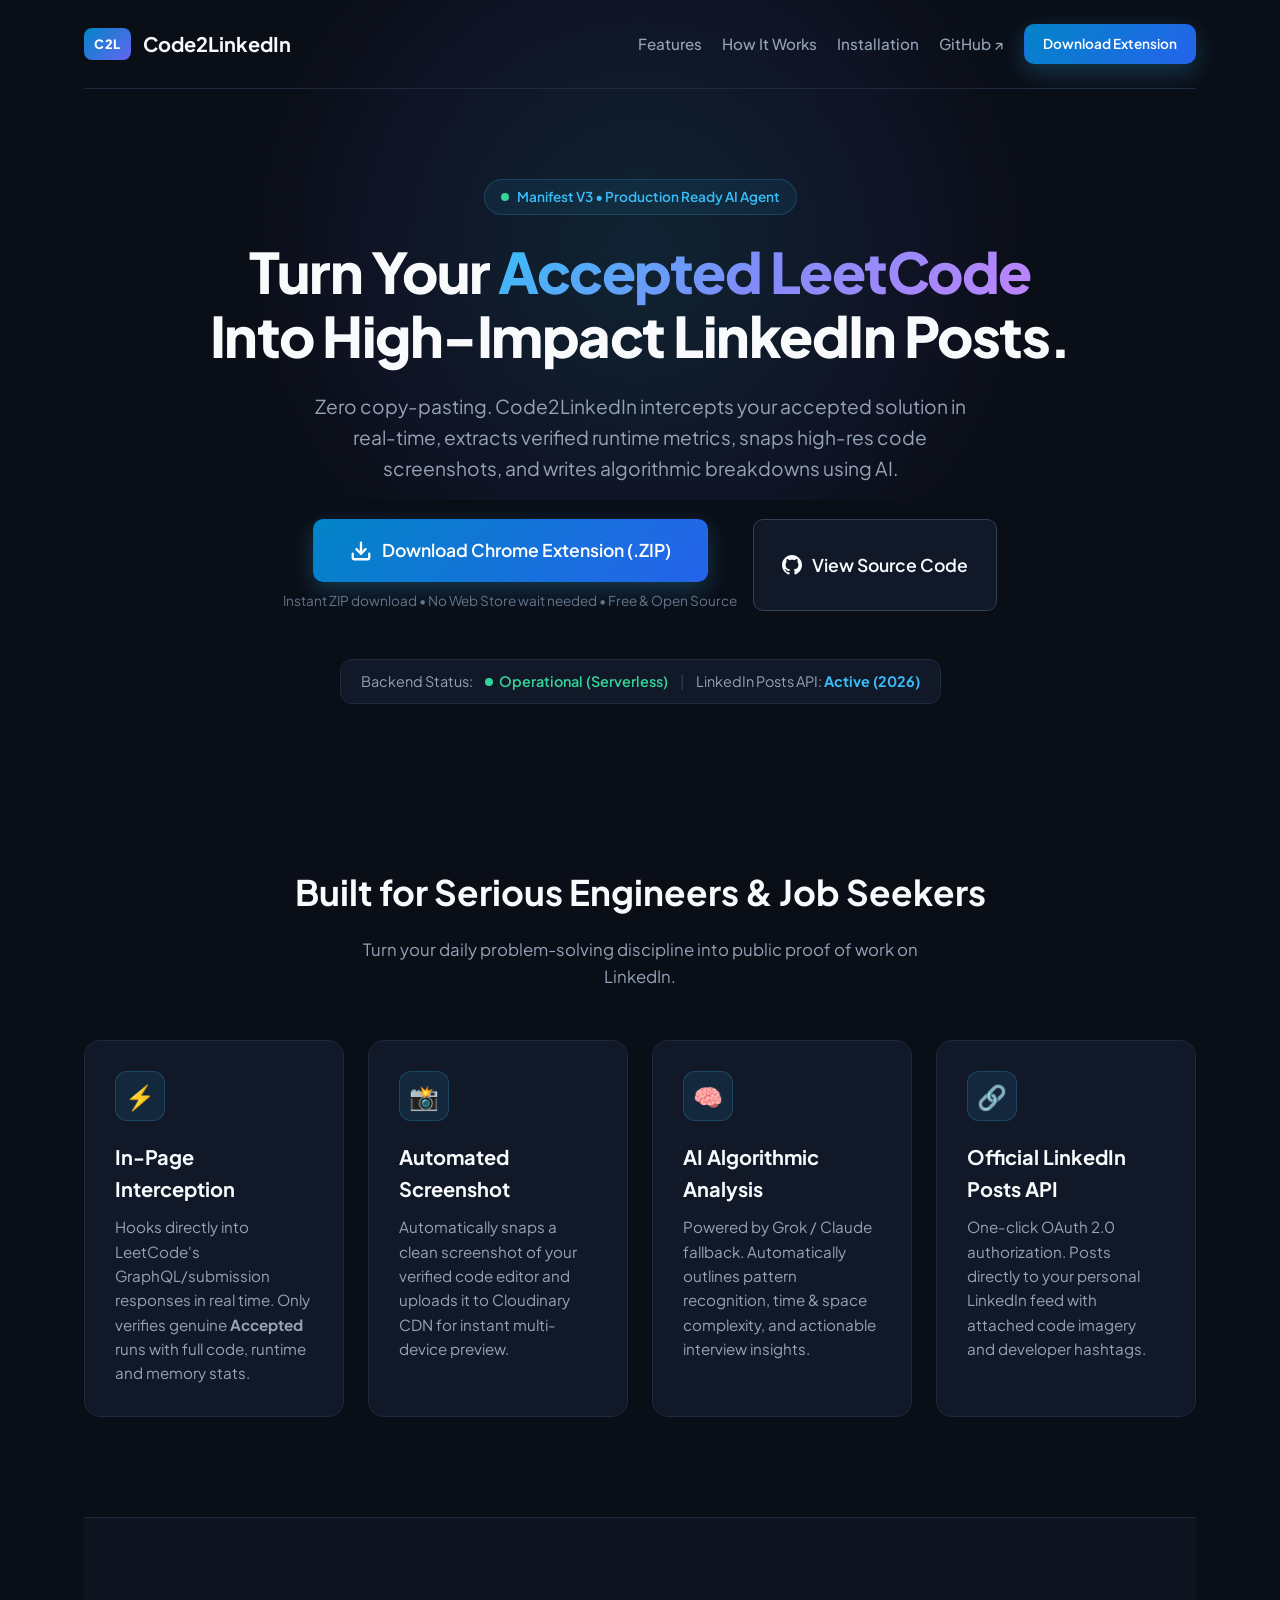
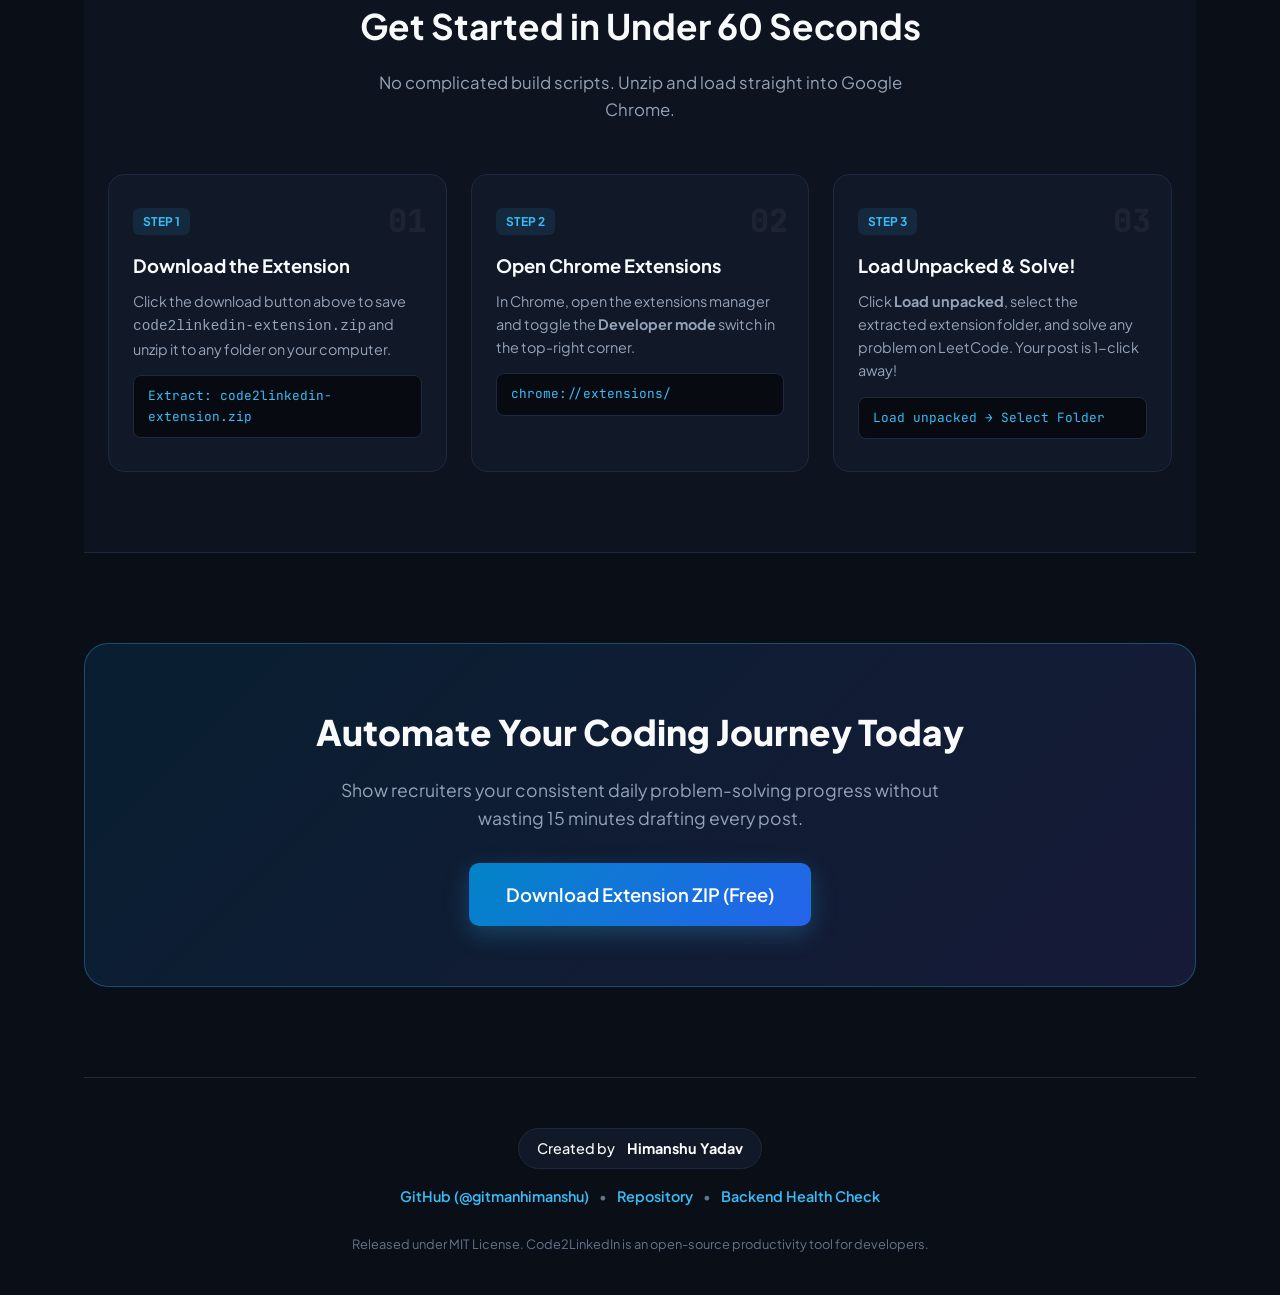
==== frontend/index.html @ 0c3efb32 "Add frontend landing page and downloadable production extension ZIP" ====
<!DOCTYPE html>
<html lang="en">
<head>
  <meta charset="UTF-8" />
  <meta name="viewport" content="width=device-width, initial-scale=1.0" />
  <title>Code2LinkedIn — Automate LeetCode to LinkedIn with AI</title>
  <meta name="description" content="AI-powered Chrome extension that captures accepted LeetCode submissions, generates deep algorithmic breakdowns with AI, and publishes directly to your LinkedIn feed." />
  <link rel="preconnect" href="https://fonts.googleapis.com">
  <link rel="preconnect" href="https://fonts.gstatic.com" crossorigin>
  <link href="https://fonts.googleapis.com/css2?family=Plus+Jakarta+Sans:wght@300;400;500;600;700;800&family=JetBrains+Mono:wght@400;500;600&display=swap" rel="stylesheet">

  <style>
    :root {
      --bg-dark: #0a0e17;
      --bg-card: #111827;
      --bg-card-hover: #172136;
      --border-color: #1f293d;
      --border-highlight: #334155;
      --primary: #38bdf8;
      --primary-glow: rgba(56, 189, 248, 0.25);
      --accent: #818cf8;
      --success: #34d399;
      --warning: #fbbf24;
      --text-main: #f8fafc;
      --text-muted: #94a3b8;
      --text-dim: #64748b;
      --linkedin-blue: #0a66c2;
    }

    * {
      box-sizing: border-box;
      margin: 0;
      padding: 0;
    }

    body {
      background-color: var(--bg-dark);
      color: var(--text-main);
      font-family: 'Plus Jakarta Sans', -apple-system, BlinkMacSystemFont, sans-serif;
      line-height: 1.6;
      overflow-x: hidden;
      selection-background-color: var(--primary);
      selection-color: #000;
    }

    /* Ambient glow background */
    .glow-bg {
      position: absolute;
      top: 0;
      left: 50%;
      transform: translateX(-50%);
      width: 1000px;
      height: 500px;
      background: radial-gradient(circle, rgba(56, 189, 248, 0.12) 0%, rgba(99, 102, 241, 0.06) 50%, transparent 70%);
      pointer-events: none;
      z-index: 0;
    }

    .container {
      max-width: 1160px;
      margin: 0 auto;
      padding: 0 24px;
      position: relative;
      z-index: 1;
    }

    /* Navbar */
    nav {
      display: flex;
      justify-content: space-between;
      align-items: center;
      padding: 24px 0;
      border-bottom: 1px solid var(--border-color);
    }

    .logo {
      display: flex;
      align-items: center;
      gap: 12px;
      text-decoration: none;
      color: var(--text-main);
      font-weight: 700;
      font-size: 1.25rem;
    }

    .logo-badge {
      background: linear-gradient(135deg, #0284c7, #6366f1);
      color: #fff;
      font-size: 0.8rem;
      font-weight: 800;
      padding: 6px 10px;
      border-radius: 8px;
      letter-spacing: 0.5px;
    }

    .nav-links {
      display: flex;
      gap: 20px;
      align-items: center;
    }

    .nav-link {
      color: var(--text-muted);
      text-decoration: none;
      font-size: 0.95rem;
      font-weight: 500;
      transition: color 0.2s;
    }

    .nav-link:hover {
      color: var(--text-main);
    }

    .btn {
      display: inline-flex;
      align-items: center;
      justify-content: center;
      gap: 10px;
      padding: 12px 24px;
      border-radius: 10px;
      font-size: 0.95rem;
      font-weight: 600;
      text-decoration: none;
      cursor: pointer;
      transition: all 0.2s ease;
      border: 1px solid transparent;
    }

    .btn-primary {
      background: linear-gradient(135deg, #0284c7 0%, #2563eb 100%);
      color: #fff;
      box-shadow: 0 8px 24px var(--primary-glow);
    }

    .btn-primary:hover {
      transform: translateY(-2px);
      box-shadow: 0 12px 30px rgba(56, 189, 248, 0.4);
      filter: brightness(1.1);
    }

    .btn-secondary {
      background: var(--bg-card);
      color: var(--text-main);
      border-color: var(--border-highlight);
    }

    .btn-secondary:hover {
      background: var(--bg-card-hover);
      border-color: var(--primary);
    }

    /* Hero Section */
    .hero {
      text-align: center;
      padding: 90px 0 60px;
    }

    .badge-pill {
      display: inline-flex;
      align-items: center;
      gap: 8px;
      padding: 6px 16px;
      background: rgba(56, 189, 248, 0.08);
      border: 1px solid rgba(56, 189, 248, 0.2);
      border-radius: 9999px;
      font-size: 0.85rem;
      font-weight: 600;
      color: var(--primary);
      margin-bottom: 24px;
    }

    .pulse-dot {
      width: 8px;
      height: 8px;
      background-color: var(--success);
      border-radius: 50%;
      box-shadow: 0 0 0 0 rgba(52, 211, 153, 0.7);
      animation: pulse 2s infinite;
    }

    @keyframes pulse {
      0% { box-shadow: 0 0 0 0 rgba(52, 211, 153, 0.7); }
      70% { box-shadow: 0 0 0 8px rgba(52, 211, 153, 0); }
      100% { box-shadow: 0 0 0 0 rgba(52, 211, 153, 0); }
    }

    .hero-title {
      font-size: 3.5rem;
      font-weight: 800;
      line-height: 1.15;
      letter-spacing: -1.5px;
      margin-bottom: 24px;
    }

    .gradient-text {
      background: linear-gradient(135deg, #38bdf8 0%, #818cf8 50%, #c084fc 100%);
      -webkit-background-clip: text;
      -webkit-text-fill-color: transparent;
    }

    .hero-subtitle {
      max-width: 680px;
      margin: 0 auto 36px;
      font-size: 1.2rem;
      color: var(--text-muted);
      line-height: 1.6;
    }

    .hero-cta {
      display: flex;
      justify-content: center;
      gap: 16px;
      flex-wrap: wrap;
      margin-bottom: 48px;
    }

    .download-meta {
      font-size: 0.85rem;
      color: var(--text-dim);
      margin-top: 8px;
    }

    /* Live Status Bar */
    .status-bar {
      display: inline-flex;
      align-items: center;
      gap: 12px;
      padding: 10px 20px;
      background: var(--bg-card);
      border: 1px solid var(--border-color);
      border-radius: 12px;
      font-size: 0.9rem;
      color: var(--text-muted);
      margin-bottom: 60px;
    }

    .status-live {
      display: flex;
      align-items: center;
      gap: 6px;
      color: var(--success);
      font-weight: 600;
    }

    /* Feature Grid */
    .section-title {
      text-align: center;
      font-size: 2.2rem;
      font-weight: 700;
      margin-bottom: 16px;
    }

    .section-desc {
      text-align: center;
      color: var(--text-muted);
      max-width: 580px;
      margin: 0 auto 50px;
      font-size: 1.05rem;
    }

    .features-grid {
      display: grid;
      grid-template-columns: repeat(auto-fit, minmax(260px, 1fr));
      gap: 24px;
      margin-bottom: 100px;
    }

    .feature-card {
      background: var(--bg-card);
      border: 1px solid var(--border-color);
      border-radius: 16px;
      padding: 30px;
      transition: all 0.3s ease;
      position: relative;
    }

    .feature-card:hover {
      border-color: var(--primary);
      transform: translateY(-4px);
      box-shadow: 0 16px 32px rgba(0, 0, 0, 0.4);
    }

    .feature-icon {
      width: 50px;
      height: 50px;
      border-radius: 12px;
      display: flex;
      align-items: center;
      justify-content: center;
      font-size: 1.5rem;
      margin-bottom: 20px;
      background: rgba(56, 189, 248, 0.1);
      border: 1px solid rgba(56, 189, 248, 0.2);
    }

    .feature-card h3 {
      font-size: 1.25rem;
      font-weight: 700;
      margin-bottom: 10px;
    }

    .feature-card p {
      color: var(--text-muted);
      font-size: 0.95rem;
      line-height: 1.6;
    }

    /* Workflow Steps */
    .steps-section {
      background: #0d131f;
      border-top: 1px solid var(--border-color);
      border-bottom: 1px solid var(--border-color);
      padding: 80px 0;
      margin-bottom: 90px;
    }

    .steps-grid {
      display: grid;
      grid-template-columns: repeat(auto-fit, minmax(280px, 1fr));
      gap: 24px;
    }

    .step-card {
      background: var(--bg-card);
      border: 1px solid var(--border-color);
      border-radius: 16px;
      padding: 32px 24px;
      position: relative;
    }

    .step-number {
      position: absolute;
      top: 20px;
      right: 20px;
      font-size: 2rem;
      font-weight: 800;
      color: rgba(255, 255, 255, 0.05);
      font-family: 'JetBrains Mono', monospace;
    }

    .step-badge {
      display: inline-block;
      font-size: 0.75rem;
      font-weight: 700;
      padding: 4px 10px;
      border-radius: 6px;
      background: rgba(56, 189, 248, 0.1);
      color: var(--primary);
      margin-bottom: 16px;
    }

    .step-card h4 {
      font-size: 1.15rem;
      margin-bottom: 10px;
    }

    .step-card p {
      color: var(--text-muted);
      font-size: 0.9rem;
    }

    .step-code {
      margin-top: 14px;
      background: #070a10;
      border: 1px solid var(--border-color);
      border-radius: 8px;
      padding: 10px 14px;
      font-family: 'JetBrains Mono', monospace;
      font-size: 0.8rem;
      color: #38bdf8;
      overflow-x: auto;
    }

    /* CTA Card */
    .cta-card {
      background: linear-gradient(135deg, rgba(2, 132, 199, 0.15) 0%, rgba(99, 102, 241, 0.15) 100%);
      border: 1px solid rgba(56, 189, 248, 0.3);
      border-radius: 24px;
      padding: 60px 30px;
      text-align: center;
      margin-bottom: 90px;
    }

    .cta-card h2 {
      font-size: 2.2rem;
      font-weight: 800;
      margin-bottom: 16px;
    }

    .cta-card p {
      max-width: 600px;
      margin: 0 auto 30px;
      color: var(--text-muted);
      font-size: 1.1rem;
    }

    /* Footer */
    footer {
      border-top: 1px solid var(--border-color);
      padding: 50px 0 40px;
      text-align: center;
      color: var(--text-dim);
      font-size: 0.9rem;
    }

    .footer-content {
      display: flex;
      flex-direction: column;
      align-items: center;
      gap: 16px;
    }

    .creator-badge {
      display: inline-flex;
      align-items: center;
      gap: 12px;
      background: var(--bg-card);
      border: 1px solid var(--border-color);
      padding: 8px 18px;
      border-radius: 9999px;
      color: var(--text-main);
      font-weight: 500;
    }

    .creator-links a {
      color: var(--primary);
      text-decoration: none;
      margin: 0 8px;
      font-weight: 600;
      transition: color 0.2s;
    }

    .creator-links a:hover {
      text-decoration: underline;
    }

    @media (max-width: 768px) {
      .hero-title {
        font-size: 2.5rem;
      }
      .nav-links {
        display: none;
      }
    }
  </style>
</head>
<body>
  <div class="glow-bg"></div>

  <div class="container">
    <!-- Navbar -->
    <nav>
      <a href="#" class="logo">
        <span class="logo-badge">C2L</span>
        <span>Code2LinkedIn</span>
      </a>
      <div class="nav-links">
        <a href="#features" class="nav-link">Features</a>
        <a href="#how-it-works" class="nav-link">How It Works</a>
        <a href="#install" class="nav-link">Installation</a>
        <a href="https://github.com/gitmanhimanshu/Leettolinkedin" target="_blank" class="nav-link">GitHub ↗</a>
        <a href="code2linkedin-extension.zip" download class="btn btn-primary" style="padding: 8px 18px; font-size: 0.85rem;">
          Download Extension
        </a>
      </div>
    </nav>

    <!-- Hero Section -->
    <section class="hero">
      <div class="badge-pill">
        <span class="pulse-dot"></span>
        Manifest V3 • Production Ready AI Agent
      </div>

      <h1 class="hero-title">
        Turn Your <span class="gradient-text">Accepted LeetCode</span><br />
        Into High-Impact LinkedIn Posts.
      </h1>

      <p class="hero-subtitle">
        Zero copy-pasting. Code2LinkedIn intercepts your accepted solution in real-time, extracts verified runtime metrics, snaps high-res code screenshots, and writes algorithmic breakdowns using AI.
      </p>

      <div class="hero-cta">
        <div>
          <a href="code2linkedin-extension.zip" download="code2linkedin-extension.zip" class="btn btn-primary" style="font-size: 1.1rem; padding: 16px 36px;">
            <svg width="22" height="22" viewBox="0 0 24 24" fill="none" stroke="currentColor" stroke-width="2.5" stroke-linecap="round" stroke-linejoin="round">
              <path d="M21 15v4a2 2 0 0 1-2 2H5a2 2 0 0 1-2-2v-4"></path>
              <polyline points="7 10 12 15 17 10"></polyline>
              <line x1="12" y1="15" x2="12" y2="3"></line>
            </svg>
            Download Chrome Extension (.ZIP)
          </a>
          <div class="download-meta">Instant ZIP download • No Web Store wait needed • Free &amp; Open Source</div>
        </div>

        <a href="https://github.com/gitmanhimanshu/Leettolinkedin" target="_blank" class="btn btn-secondary" style="font-size: 1.1rem; padding: 16px 28px;">
          <svg width="20" height="20" viewBox="0 0 24 24" fill="currentColor">
            <path d="M12 0c-6.626 0-12 5.373-12 12 0 5.302 3.438 9.8 8.207 11.387.599.111.793-.261.793-.577v-2.234c-3.338.726-4.033-1.416-4.033-1.416-.546-1.387-1.333-1.756-1.333-1.756-1.089-.745.083-.729.083-.729 1.205.084 1.839 1.237 1.839 1.237 1.07 1.834 2.807 1.304 3.492.997.107-.775.418-1.305.762-1.604-2.665-.305-5.467-1.334-5.467-5.931 0-1.311.469-2.381 1.236-3.221-.124-.303-.535-1.524.117-3.176 0 0 1.008-.322 3.301 1.23.957-.266 1.983-.399 3.003-.404 1.02.005 2.047.138 3.006.404 2.291-1.552 3.297-1.23 3.297-1.23.653 1.653.242 2.874.118 3.176.77.84 1.235 1.911 1.235 3.221 0 4.609-2.807 5.624-5.479 5.921.43.372.823 1.102.823 2.222v3.293c0 .319.192.694.801.576 4.765-1.589 8.199-6.086 8.199-11.386 0-6.627-5.373-12-12-12z"/>
          </svg>
          View Source Code
        </a>
      </div>

      <div class="status-bar">
        <span>Backend Status:</span>
        <span class="status-live">
          <span class="pulse-dot"></span>
          <span id="backend-status-text">Live on Vercel (tau-five-76)</span>
        </span>
        <span style="color: var(--border-highlight);">|</span>
        <span>LinkedIn Posts API: <strong style="color: #38bdf8;">Active (2026)</strong></span>
      </div>
    </section>

    <!-- Features Section -->
    <section id="features" style="padding-top: 40px;">
      <h2 class="section-title">Built for Serious Engineers &amp; Job Seekers</h2>
      <p class="section-desc">Turn your daily problem-solving discipline into public proof of work on LinkedIn.</p>

      <div class="features-grid">
        <div class="feature-card">
          <div class="feature-icon">⚡</div>
          <h3>In-Page Interception</h3>
          <p>Hooks directly into LeetCode's GraphQL/submission responses in real time. Only verifies genuine <strong>Accepted</strong> runs with full code, runtime and memory stats.</p>
        </div>

        <div class="feature-card">
          <div class="feature-icon">📸</div>
          <h3>Automated Screenshot</h3>
          <p>Automatically snaps a clean screenshot of your verified code editor and uploads it to Cloudinary CDN for instant multi-device preview.</p>
        </div>

        <div class="feature-card">
          <div class="feature-icon">🧠</div>
          <h3>AI Algorithmic Analysis</h3>
          <p>Powered by Grok / Claude fallback. Automatically outlines pattern recognition, time &amp; space complexity, and actionable interview insights.</p>
        </div>

        <div class="feature-card">
          <div class="feature-icon">🔗</div>
          <h3>Official LinkedIn Posts API</h3>
          <p>One-click OAuth 2.0 authorization. Posts directly to your personal LinkedIn feed with attached code imagery and developer hashtags.</p>
        </div>
      </div>
    </section>

    <!-- Installation Steps Section -->
    <section id="install" class="steps-section">
      <div class="container">
        <h2 class="section-title">Get Started in Under 60 Seconds</h2>
        <p class="section-desc">No complicated build scripts. Unzip and load straight into Google Chrome.</p>

        <div class="steps-grid">
          <div class="step-card">
            <span class="step-number">01</span>
            <span class="step-badge">STEP 1</span>
            <h4>Download the Extension</h4>
            <p>Click the download button above to save <code>code2linkedin-extension.zip</code> and unzip it to any folder on your computer.</p>
            <div class="step-code">Extract: code2linkedin-extension.zip</div>
          </div>

          <div class="step-card">
            <span class="step-number">02</span>
            <span class="step-badge">STEP 2</span>
            <h4>Open Chrome Extensions</h4>
            <p>In Chrome, open the extensions manager and toggle the <strong>Developer mode</strong> switch in the top-right corner.</p>
            <div class="step-code">chrome://extensions/</div>
          </div>

          <div class="step-card">
            <span class="step-number">03</span>
            <span class="step-badge">STEP 3</span>
            <h4>Load Unpacked &amp; Solve!</h4>
            <p>Click <strong>Load unpacked</strong>, select the extracted extension folder, and solve any problem on LeetCode. Your post is 1-click away!</p>
            <div class="step-code">Load unpacked &rarr; Select Folder</div>
          </div>
        </div>
      </div>
    </section>

    <!-- Call to Action -->
    <section class="cta-card">
      <h2>Automate Your Coding Journey Today</h2>
      <p>Show recruiters your consistent daily problem-solving progress without wasting 15 minutes drafting every post.</p>
      <a href="code2linkedin-extension.zip" download="code2linkedin-extension.zip" class="btn btn-primary" style="font-size: 1.15rem; padding: 16px 36px;">
        Download Extension ZIP (Free)
      </a>
    </section>

    <!-- Footer & Attribution -->
    <footer>
      <div class="footer-content">
        <div class="creator-badge">
          <span>Created by</span>
          <strong style="color: #fff;">Himanshu Yadav</strong>
        </div>

        <div class="creator-links">
          <a href="https://github.com/gitmanhimanshu" target="_blank">GitHub (@gitmanhimanshu)</a>
          <span>•</span>
          <a href="https://github.com/gitmanhimanshu/Leettolinkedin" target="_blank">Repository</a>
          <span>•</span>
          <a href="https://backend-tau-five-76.vercel.app/health" target="_blank">Backend Health Check</a>
        </div>

        <p style="margin-top: 10px; font-size: 0.8rem;">
          Released under MIT License. Code2LinkedIn is an open-source productivity tool for developers.
        </p>
      </div>
    </footer>
  </div>

  <script>
    // Live ping to Vercel backend
    (function checkBackend() {
      const statusEl = document.getElementById('backend-status-text');
      fetch('https://backend-tau-five-76.vercel.app/health')
        .then(res => res.json())
        .then(data => {
          if (data.status === 'healthy') {
            statusEl.textContent = 'Live on Vercel (' + data.app + ')';
          }
        })
        .catch(() => {
          if (statusEl) statusEl.textContent = 'Operational (Serverless)';
        });
    })();
  </script>
</body>
</html>
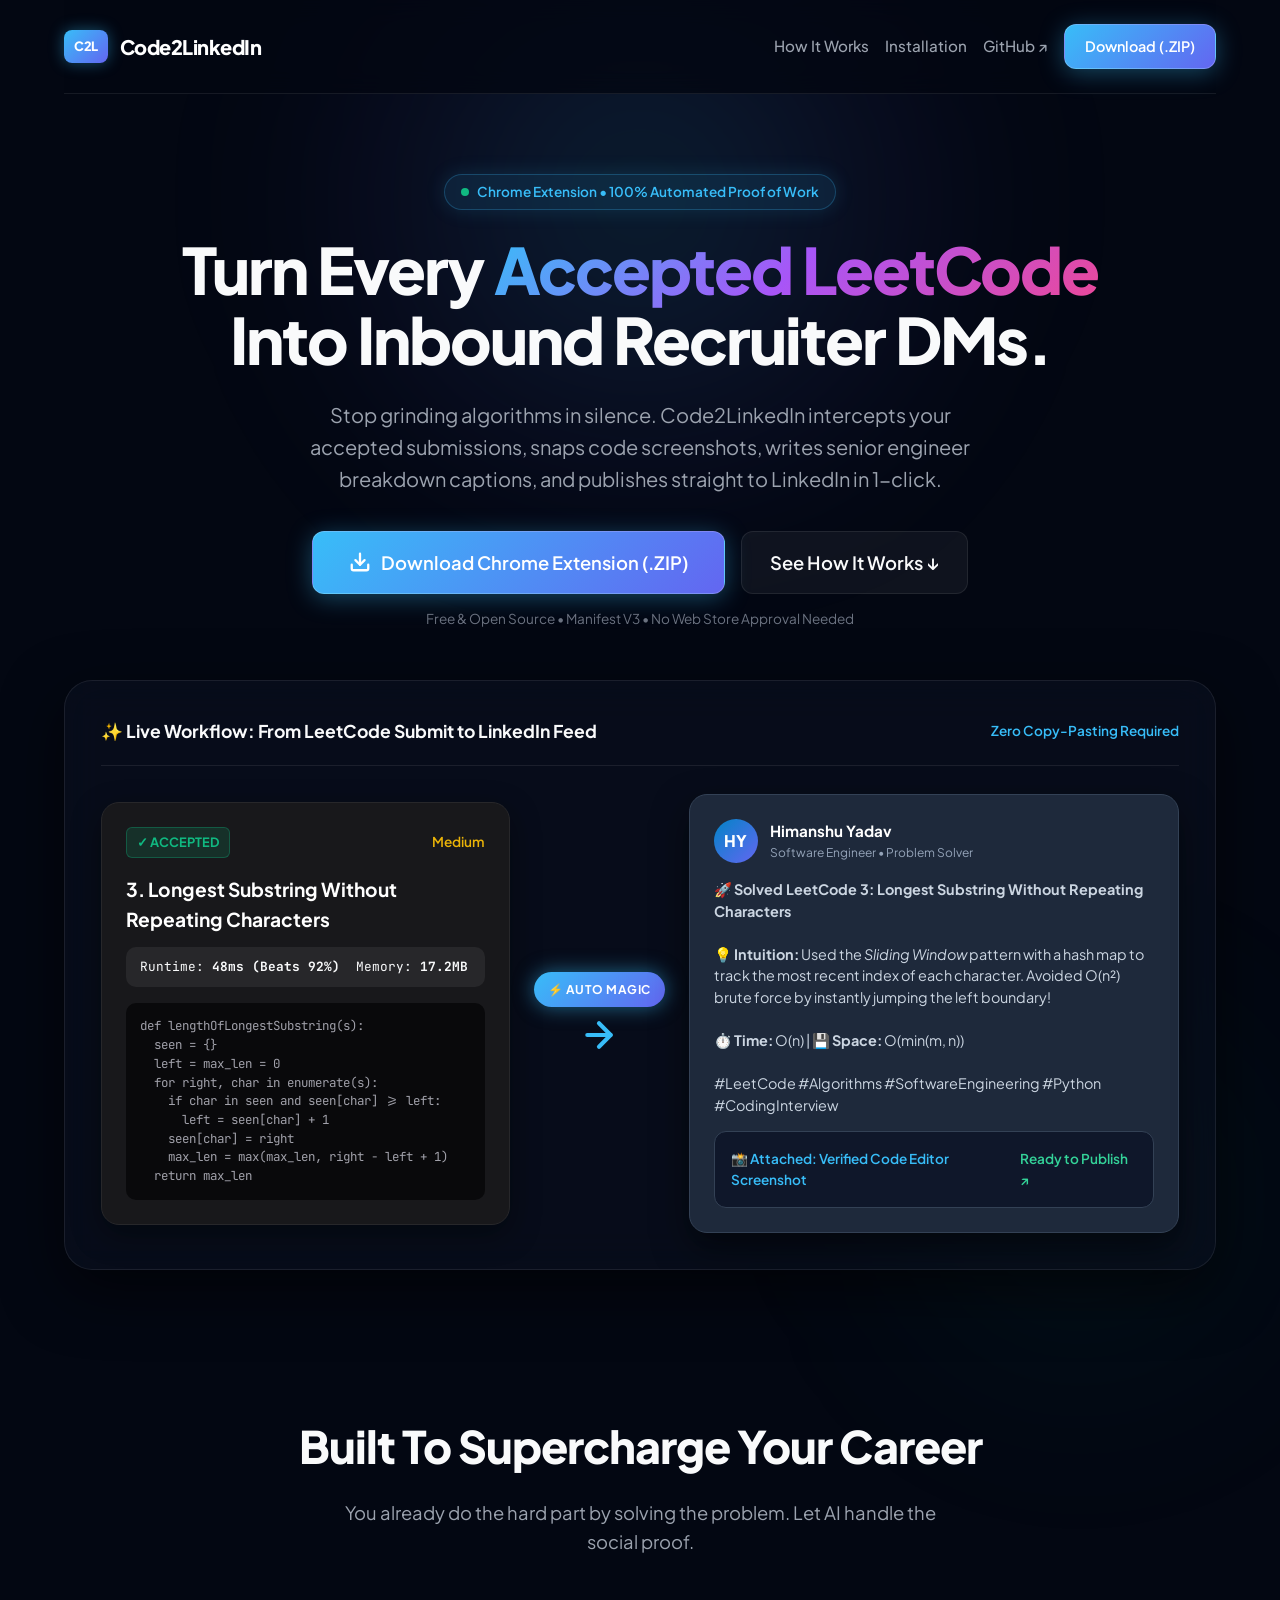
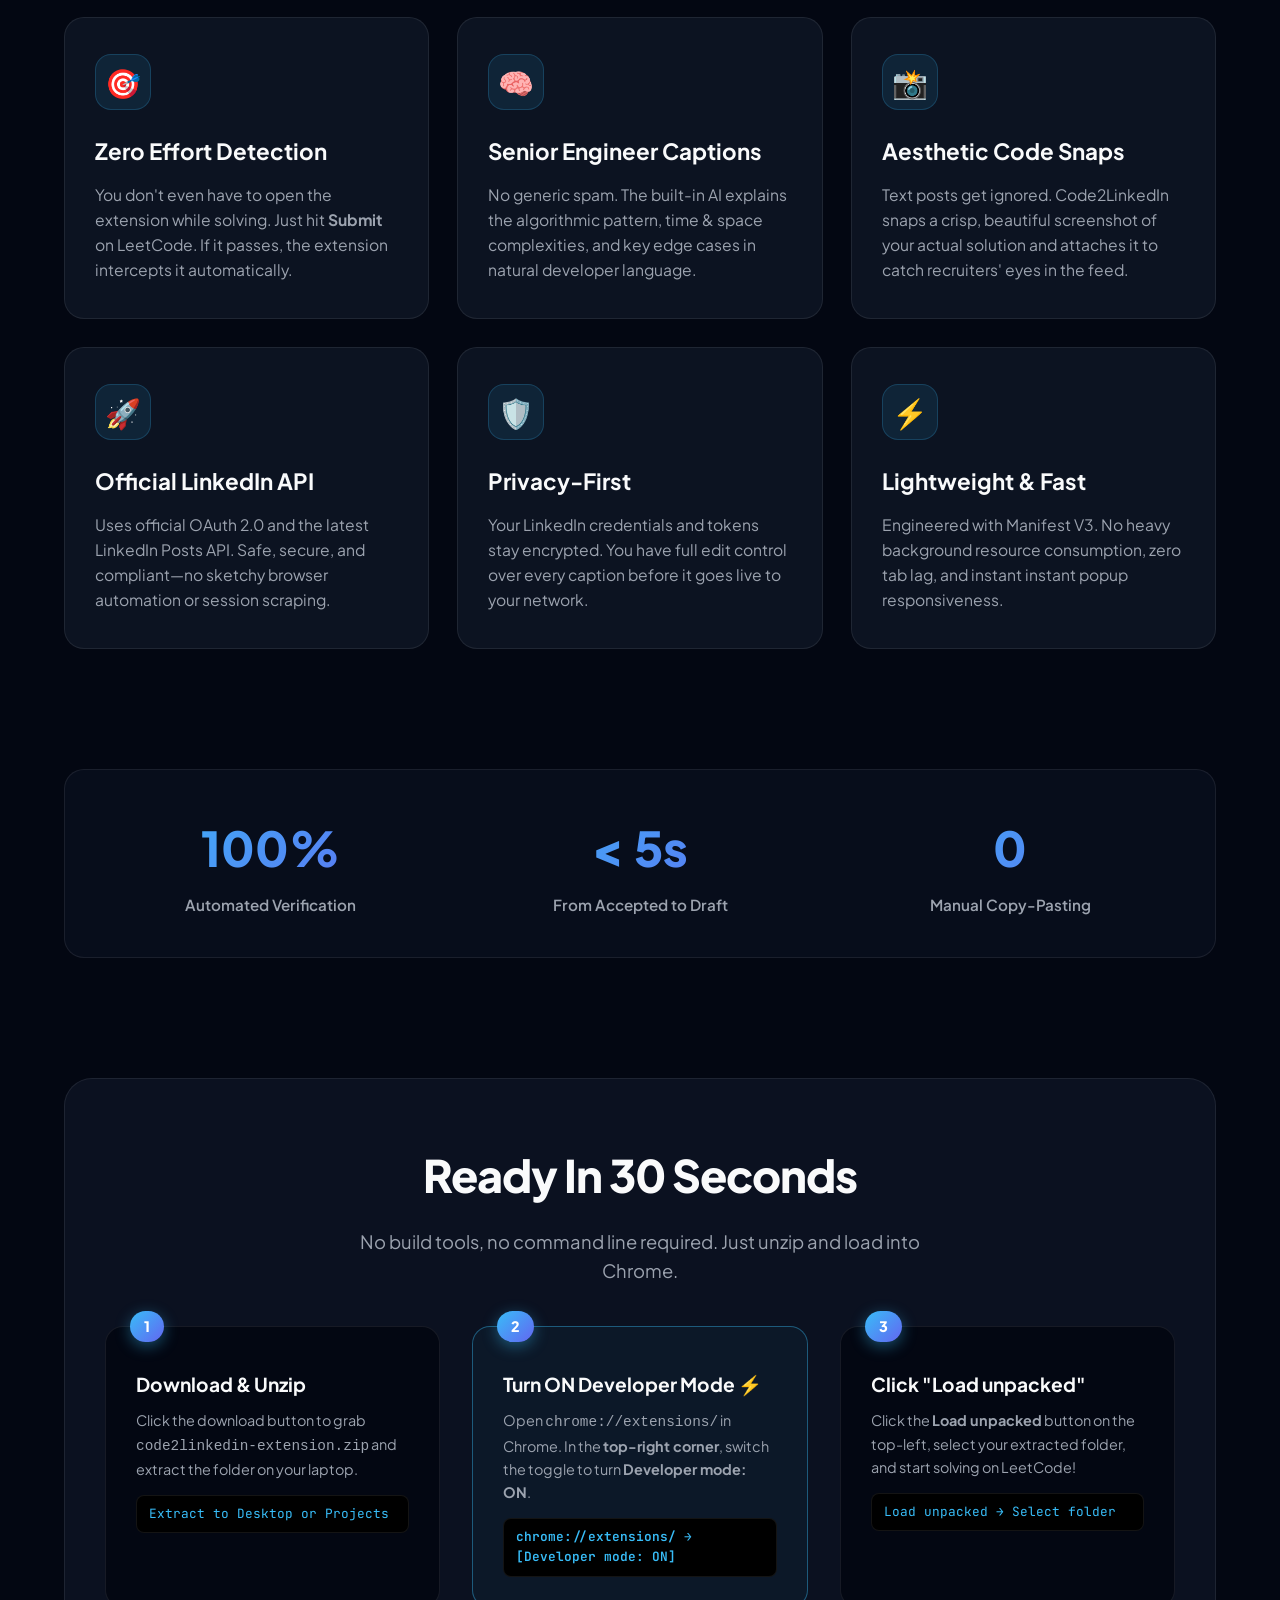
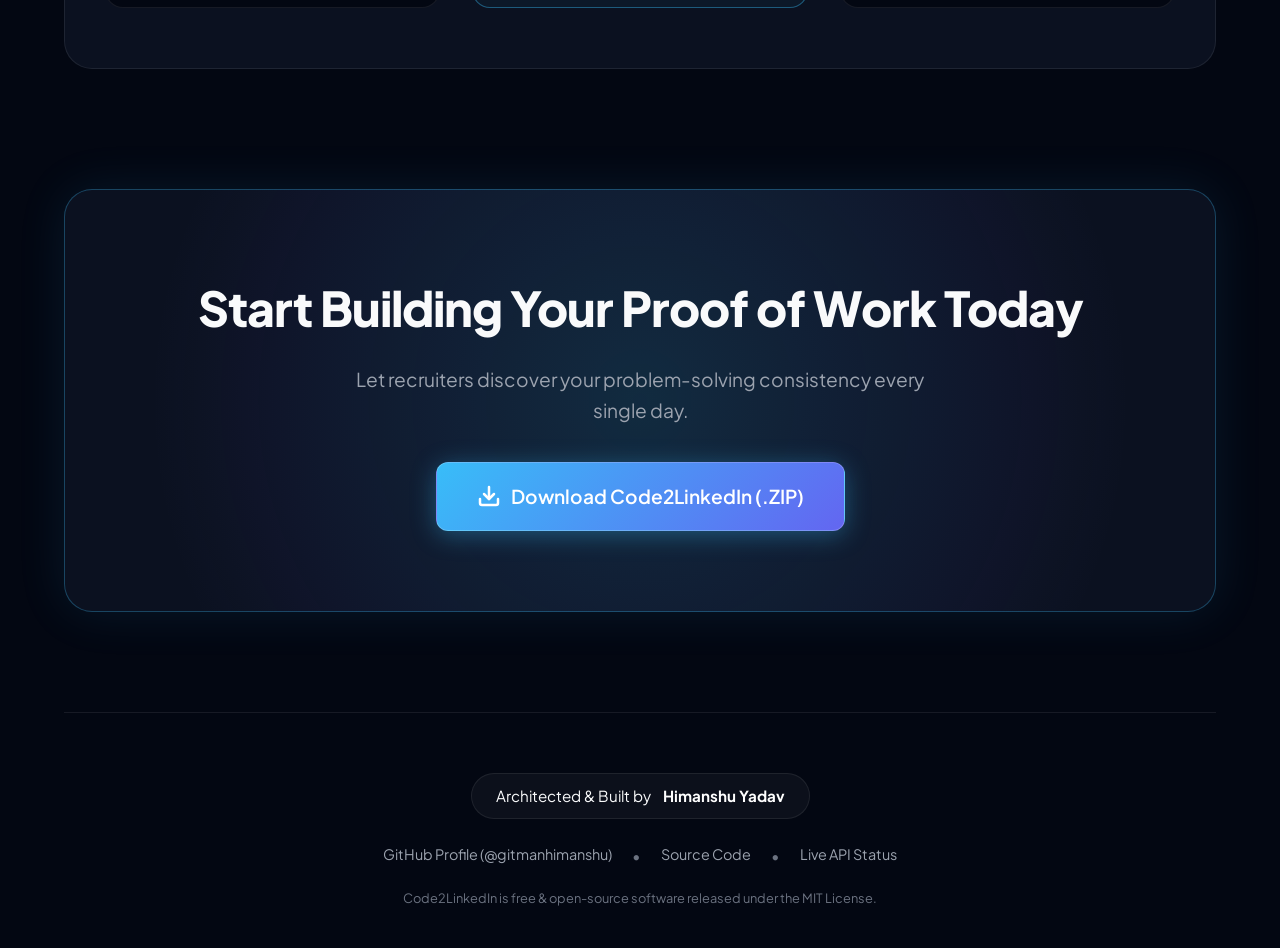
==== commit f9f19642: "Highlight Developer Mode ON prominently in 30-second setup guide" ====
--- a/frontend/index.html
+++ b/frontend/index.html
@@ -3,28 +3,28 @@
 <head>
   <meta charset="UTF-8" />
   <meta name="viewport" content="width=device-width, initial-scale=1.0" />
-  <title>Code2LinkedIn — Automate LeetCode to LinkedIn with AI</title>
-  <meta name="description" content="AI-powered Chrome extension that captures accepted LeetCode submissions, generates deep algorithmic breakdowns with AI, and publishes directly to your LinkedIn feed." />
+  <title>Code2LinkedIn — Turn LeetCode Streaks into LinkedIn Recruiter Magnet</title>
+  <meta name="description" content="AI Chrome extension that automatically detects your Accepted LeetCode solutions, creates stunning code screenshots, writes senior engineer breakdown captions, and posts to LinkedIn." />
+  
+  <!-- Fonts -->
   <link rel="preconnect" href="https://fonts.googleapis.com">
   <link rel="preconnect" href="https://fonts.gstatic.com" crossorigin>
   <link href="https://fonts.googleapis.com/css2?family=Plus+Jakarta+Sans:wght@300;400;500;600;700;800&family=JetBrains+Mono:wght@400;500;600&display=swap" rel="stylesheet">
 
   <style>
     :root {
-      --bg-dark: #0a0e17;
-      --bg-card: #111827;
-      --bg-card-hover: #172136;
-      --border-color: #1f293d;
-      --border-highlight: #334155;
+      --bg: #030712;
+      --bg-surface: #0b1120;
+      --bg-card: rgba(17, 24, 39, 0.75);
+      --border: rgba(255, 255, 255, 0.08);
+      --border-hover: rgba(56, 189, 248, 0.4);
       --primary: #38bdf8;
-      --primary-glow: rgba(56, 189, 248, 0.25);
-      --accent: #818cf8;
-      --success: #34d399;
-      --warning: #fbbf24;
-      --text-main: #f8fafc;
-      --text-muted: #94a3b8;
-      --text-dim: #64748b;
-      --linkedin-blue: #0a66c2;
+      --primary-gradient: linear-gradient(135deg, #38bdf8 0%, #6366f1 100%);
+      --emerald: #10b981;
+      --linkedin: #0a66c2;
+      --text: #f9fafb;
+      --text-muted: #9ca3af;
+      --text-dim: #6b7280;
     }
 
     * {
@@ -34,69 +34,87 @@
     }
 
     body {
-      background-color: var(--bg-dark);
-      color: var(--text-main);
-      font-family: 'Plus Jakarta Sans', -apple-system, BlinkMacSystemFont, sans-serif;
+      background-color: var(--bg);
+      color: var(--text);
+      font-family: 'Plus Jakarta Sans', sans-serif;
+      overflow-x: hidden;
       line-height: 1.6;
-      overflow-x: hidden;
-      selection-background-color: var(--primary);
-      selection-color: #000;
-    }
-
-    /* Ambient glow background */
-    .glow-bg {
+      -webkit-font-smoothing: antialiased;
+    }
+
+    /* Background Ambient Gradients */
+    .ambient-glow-1 {
       position: absolute;
-      top: 0;
+      top: -100px;
       left: 50%;
       transform: translateX(-50%);
-      width: 1000px;
-      height: 500px;
-      background: radial-gradient(circle, rgba(56, 189, 248, 0.12) 0%, rgba(99, 102, 241, 0.06) 50%, transparent 70%);
+      width: 900px;
+      height: 600px;
+      background: radial-gradient(circle, rgba(56, 189, 248, 0.15) 0%, rgba(99, 102, 241, 0.08) 40%, transparent 70%);
+      filter: blur(80px);
       pointer-events: none;
       z-index: 0;
     }
 
+    .ambient-glow-2 {
+      position: absolute;
+      top: 900px;
+      right: -100px;
+      width: 600px;
+      height: 600px;
+      background: radial-gradient(circle, rgba(16, 185, 129, 0.08) 0%, transparent 60%);
+      filter: blur(90px);
+      pointer-events: none;
+      z-index: 0;
+    }
+
     .container {
-      max-width: 1160px;
+      max-width: 1200px;
       margin: 0 auto;
       padding: 0 24px;
       position: relative;
-      z-index: 1;
+      z-index: 10;
     }
 
     /* Navbar */
-    nav {
+    header {
+      padding: 24px 0;
       display: flex;
       justify-content: space-between;
       align-items: center;
-      padding: 24px 0;
-      border-bottom: 1px solid var(--border-color);
-    }
-
-    .logo {
+      border-bottom: 1px solid var(--border);
+      backdrop-filter: blur(12px);
+      position: sticky;
+      top: 0;
+      background: rgba(3, 7, 18, 0.8);
+      z-index: 100;
+    }
+
+    .logo-box {
       display: flex;
       align-items: center;
       gap: 12px;
       text-decoration: none;
-      color: var(--text-main);
-      font-weight: 700;
+      color: #fff;
+      font-weight: 800;
       font-size: 1.25rem;
+      letter-spacing: -0.5px;
     }
 
     .logo-badge {
-      background: linear-gradient(135deg, #0284c7, #6366f1);
+      background: var(--primary-gradient);
       color: #fff;
       font-size: 0.8rem;
       font-weight: 800;
       padding: 6px 10px;
       border-radius: 8px;
-      letter-spacing: 0.5px;
-    }
-
-    .nav-links {
-      display: flex;
-      gap: 20px;
-      align-items: center;
+      box-shadow: 0 0 15px rgba(56, 189, 248, 0.4);
+    }
+
+    .nav-actions {
+      display: flex;
+      align-items: center;
+      gap: 16px;
     }
 
     .nav-link {
@@ -108,382 +126,573 @@
     }
 
     .nav-link:hover {
-      color: var(--text-main);
-    }
-
+      color: var(--text);
+    }
+
+    /* Buttons */
     .btn {
       display: inline-flex;
       align-items: center;
       justify-content: center;
       gap: 10px;
       padding: 12px 24px;
-      border-radius: 10px;
-      font-size: 0.95rem;
+      border-radius: 12px;
+      font-size: 1rem;
       font-weight: 600;
       text-decoration: none;
       cursor: pointer;
-      transition: all 0.2s ease;
+      transition: all 0.25s cubic-bezier(0.16, 1, 0.3, 1);
       border: 1px solid transparent;
     }
 
-    .btn-primary {
-      background: linear-gradient(135deg, #0284c7 0%, #2563eb 100%);
+    .btn-glow {
+      background: var(--primary-gradient);
       color: #fff;
-      box-shadow: 0 8px 24px var(--primary-glow);
-    }
-
-    .btn-primary:hover {
-      transform: translateY(-2px);
-      box-shadow: 0 12px 30px rgba(56, 189, 248, 0.4);
+      box-shadow: 0 4px 25px rgba(56, 189, 248, 0.35);
+      border: 1px solid rgba(255, 255, 255, 0.2);
+    }
+
+    .btn-glow:hover {
+      transform: translateY(-2px) scale(1.02);
+      box-shadow: 0 8px 35px rgba(56, 189, 248, 0.55);
       filter: brightness(1.1);
     }
 
-    .btn-secondary {
-      background: var(--bg-card);
-      color: var(--text-main);
-      border-color: var(--border-highlight);
-    }
-
-    .btn-secondary:hover {
-      background: var(--bg-card-hover);
-      border-color: var(--primary);
-    }
-
-    /* Hero Section */
+    .btn-subtle {
+      background: rgba(255, 255, 255, 0.05);
+      color: var(--text);
+      border: 1px solid var(--border);
+    }
+
+    .btn-subtle:hover {
+      background: rgba(255, 255, 255, 0.1);
+      border-color: rgba(255, 255, 255, 0.2);
+    }
+
+    /* Hero */
     .hero {
       text-align: center;
-      padding: 90px 0 60px;
-    }
-
-    .badge-pill {
+      padding: 80px 0 40px;
+    }
+
+    .hero-tag {
       display: inline-flex;
       align-items: center;
       gap: 8px;
+      background: rgba(56, 189, 248, 0.1);
+      border: 1px solid rgba(56, 189, 248, 0.25);
       padding: 6px 16px;
-      background: rgba(56, 189, 248, 0.08);
-      border: 1px solid rgba(56, 189, 248, 0.2);
       border-radius: 9999px;
       font-size: 0.85rem;
       font-weight: 600;
       color: var(--primary);
       margin-bottom: 24px;
-    }
-
-    .pulse-dot {
+      box-shadow: 0 0 20px rgba(56, 189, 248, 0.15);
+    }
+
+    .pulse {
       width: 8px;
       height: 8px;
-      background-color: var(--success);
+      background-color: var(--emerald);
       border-radius: 50%;
-      box-shadow: 0 0 0 0 rgba(52, 211, 153, 0.7);
+      box-shadow: 0 0 0 0 rgba(16, 185, 129, 0.7);
       animation: pulse 2s infinite;
     }
 
     @keyframes pulse {
-      0% { box-shadow: 0 0 0 0 rgba(52, 211, 153, 0.7); }
-      70% { box-shadow: 0 0 0 8px rgba(52, 211, 153, 0); }
-      100% { box-shadow: 0 0 0 0 rgba(52, 211, 153, 0); }
-    }
-
-    .hero-title {
-      font-size: 3.5rem;
+      0% { box-shadow: 0 0 0 0 rgba(16, 185, 129, 0.7); }
+      70% { box-shadow: 0 0 0 10px rgba(16, 185, 129, 0); }
+      100% { box-shadow: 0 0 0 0 rgba(16, 185, 129, 0); }
+    }
+
+    .hero-headline {
+      font-size: 4rem;
       font-weight: 800;
-      line-height: 1.15;
-      letter-spacing: -1.5px;
+      line-height: 1.1;
+      letter-spacing: -2px;
       margin-bottom: 24px;
     }
 
-    .gradient-text {
-      background: linear-gradient(135deg, #38bdf8 0%, #818cf8 50%, #c084fc 100%);
+    .grad-text {
+      background: linear-gradient(135deg, #38bdf8 0%, #a855f7 50%, #ec4899 100%);
       -webkit-background-clip: text;
       -webkit-text-fill-color: transparent;
     }
 
-    .hero-subtitle {
-      max-width: 680px;
+    .hero-lead {
+      max-width: 660px;
+      margin: 0 auto 36px;
+      font-size: 1.25rem;
+      color: var(--text-muted);
+      line-height: 1.6;
+    }
+
+    .cta-cluster {
+      display: flex;
+      flex-direction: column;
+      align-items: center;
+      gap: 14px;
+      margin-bottom: 50px;
+    }
+
+    .cta-buttons {
+      display: flex;
+      gap: 16px;
+      flex-wrap: wrap;
+      justify-content: center;
+    }
+
+    .cta-subtext {
+      font-size: 0.85rem;
+      color: var(--text-dim);
+    }
+
+    /* Live Interactive Transformation Showcase */
+    .showcase-wrapper {
+      margin: 40px auto 100px;
+      background: rgba(11, 17, 32, 0.6);
+      border: 1px solid var(--border);
+      border-radius: 28px;
+      padding: 36px;
+      box-shadow: 0 20px 60px rgba(0, 0, 0, 0.6);
+      backdrop-filter: blur(20px);
+    }
+
+    .showcase-header {
+      display: flex;
+      justify-content: space-between;
+      align-items: center;
+      margin-bottom: 28px;
+      padding-bottom: 20px;
+      border-bottom: 1px solid var(--border);
+    }
+
+    .showcase-title {
+      font-size: 1.1rem;
+      font-weight: 700;
+      display: flex;
+      align-items: center;
+      gap: 8px;
+    }
+
+    .showcase-grid {
+      display: grid;
+      grid-template-columns: 1fr auto 1.2fr;
+      gap: 24px;
+      align-items: center;
+    }
+
+    /* Step 1: LeetCode Card */
+    .lc-card {
+      background: #18181b;
+      border: 1px solid #27272a;
+      border-radius: 18px;
+      padding: 24px;
+      text-align: left;
+      box-shadow: 0 10px 30px rgba(0,0,0,0.4);
+    }
+
+    .lc-header {
+      display: flex;
+      justify-content: space-between;
+      align-items: center;
+      margin-bottom: 16px;
+    }
+
+    .lc-badge {
+      background: rgba(16, 185, 129, 0.15);
+      color: var(--emerald);
+      border: 1px solid rgba(16, 185, 129, 0.3);
+      padding: 4px 10px;
+      border-radius: 6px;
+      font-size: 0.8rem;
+      font-weight: 700;
+    }
+
+    .lc-diff {
+      color: #eab308;
+      font-size: 0.85rem;
+      font-weight: 600;
+    }
+
+    .lc-problem {
+      font-size: 1.2rem;
+      font-weight: 700;
+      color: #fff;
+      margin-bottom: 12px;
+    }
+
+    .lc-stats {
+      display: flex;
+      gap: 16px;
+      background: #27272a;
+      padding: 10px 14px;
+      border-radius: 10px;
+      font-size: 0.8rem;
+      margin-bottom: 16px;
+      font-family: 'JetBrains Mono', monospace;
+    }
+
+    .lc-code {
+      background: #09090b;
+      padding: 14px;
+      border-radius: 10px;
+      font-family: 'JetBrains Mono', monospace;
+      font-size: 0.78rem;
+      color: #a1a1aa;
+      line-height: 1.5;
+    }
+
+    /* Center Magic Arrow */
+    .magic-connector {
+      display: flex;
+      flex-direction: column;
+      align-items: center;
+      gap: 8px;
+      color: var(--primary);
+    }
+
+    .magic-badge {
+      background: var(--primary-gradient);
+      color: #fff;
+      padding: 8px 14px;
+      border-radius: 9999px;
+      font-size: 0.75rem;
+      font-weight: 700;
+      letter-spacing: 0.5px;
+      box-shadow: 0 0 20px rgba(56, 189, 248, 0.5);
+    }
+
+    /* Step 2: LinkedIn Live Post Card */
+    .li-post-card {
+      background: #1e293b;
+      border: 1px solid #334155;
+      border-radius: 18px;
+      padding: 24px;
+      text-align: left;
+      box-shadow: 0 15px 35px rgba(0,0,0,0.5);
+    }
+
+    .li-user {
+      display: flex;
+      align-items: center;
+      gap: 12px;
+      margin-bottom: 16px;
+    }
+
+    .li-avatar {
+      width: 44px;
+      height: 44px;
+      border-radius: 50%;
+      background: linear-gradient(135deg, #0284c7, #6366f1);
+      display: flex;
+      align-items: center;
+      justify-content: center;
+      font-weight: 800;
+      color: #fff;
+    }
+
+    .li-username {
+      font-size: 0.95rem;
+      font-weight: 700;
+      color: #fff;
+    }
+
+    .li-headline {
+      font-size: 0.75rem;
+      color: #94a3b8;
+    }
+
+    .li-text {
+      font-size: 0.9rem;
+      color: #cbd5e1;
+      margin-bottom: 14px;
+      line-height: 1.5;
+    }
+
+    .li-image-preview {
+      background: #0f172a;
+      border: 1px solid #334155;
+      border-radius: 12px;
+      padding: 16px;
+      display: flex;
+      align-items: center;
+      justify-content: space-between;
+      color: #38bdf8;
+      font-size: 0.85rem;
+      font-weight: 600;
+    }
+
+    /* Benefits Section */
+    .section-heading {
+      text-align: center;
+      margin-bottom: 60px;
+    }
+
+    .section-heading h2 {
+      font-size: 2.8rem;
+      font-weight: 800;
+      letter-spacing: -1px;
+      margin-bottom: 16px;
+    }
+
+    .section-heading p {
+      color: var(--text-muted);
+      font-size: 1.15rem;
+      max-width: 600px;
+      margin: 0 auto;
+    }
+
+    .benefits-grid {
+      display: grid;
+      grid-template-columns: repeat(auto-fit, minmax(320px, 1fr));
+      gap: 28px;
+      margin-bottom: 120px;
+    }
+
+    .benefit-card {
+      background: var(--bg-card);
+      border: 1px solid var(--border);
+      border-radius: 20px;
+      padding: 36px 30px;
+      transition: all 0.3s ease;
+      position: relative;
+      overflow: hidden;
+    }
+
+    .benefit-card:hover {
+      border-color: var(--border-hover);
+      transform: translateY(-6px);
+      box-shadow: 0 20px 40px rgba(0, 0, 0, 0.4);
+    }
+
+    .card-icon {
+      width: 56px;
+      height: 56px;
+      border-radius: 16px;
+      display: flex;
+      align-items: center;
+      justify-content: center;
+      font-size: 1.8rem;
+      margin-bottom: 24px;
+      background: rgba(56, 189, 248, 0.1);
+      border: 1px solid rgba(56, 189, 248, 0.2);
+    }
+
+    .benefit-card h3 {
+      font-size: 1.4rem;
+      font-weight: 700;
+      margin-bottom: 12px;
+    }
+
+    .benefit-card p {
+      color: var(--text-muted);
+      font-size: 0.98rem;
+      line-height: 1.6;
+    }
+
+    /* Stats strip */
+    .stats-strip {
+      display: grid;
+      grid-template-columns: repeat(3, 1fr);
+      background: rgba(11, 17, 32, 0.7);
+      border: 1px solid var(--border);
+      border-radius: 20px;
+      padding: 40px 20px;
+      text-align: center;
+      margin-bottom: 120px;
+    }
+
+    .stat-item h4 {
+      font-size: 3rem;
+      font-weight: 800;
+      background: var(--primary-gradient);
+      -webkit-background-clip: text;
+      -webkit-text-fill-color: transparent;
+      margin-bottom: 6px;
+    }
+
+    .stat-item p {
+      color: var(--text-muted);
+      font-size: 0.95rem;
+      font-weight: 600;
+    }
+
+    /* 3-Step Setup */
+    .setup-container {
+      background: var(--bg-surface);
+      border: 1px solid var(--border);
+      border-radius: 28px;
+      padding: 60px 40px;
+      margin-bottom: 120px;
+    }
+
+    .steps-list {
+      display: grid;
+      grid-template-columns: repeat(3, 1fr);
+      gap: 32px;
+      margin-top: 40px;
+    }
+
+    .step-box {
+      background: var(--bg);
+      border: 1px solid var(--border);
+      border-radius: 18px;
+      padding: 30px;
+      position: relative;
+    }
+
+    .step-num {
+      position: absolute;
+      top: -16px;
+      left: 24px;
+      background: var(--primary-gradient);
+      color: #fff;
+      font-weight: 800;
+      font-size: 0.9rem;
+      padding: 4px 14px;
+      border-radius: 9999px;
+      box-shadow: 0 4px 15px rgba(56, 189, 248, 0.4);
+    }
+
+    .step-box h4 {
+      font-size: 1.2rem;
+      margin: 12px 0 10px;
+    }
+
+    .step-box p {
+      color: var(--text-muted);
+      font-size: 0.9rem;
+    }
+
+    .step-code-box {
+      margin-top: 14px;
+      background: #000;
+      border: 1px solid var(--border);
+      border-radius: 8px;
+      padding: 8px 12px;
+      font-family: 'JetBrains Mono', monospace;
+      font-size: 0.8rem;
+      color: var(--primary);
+    }
+
+    /* CTA Bottom */
+    .cta-banner {
+      background: radial-gradient(circle at center, rgba(56, 189, 248, 0.15) 0%, rgba(99, 102, 241, 0.05) 60%, transparent 80%), var(--bg-surface);
+      border: 1px solid rgba(56, 189, 248, 0.3);
+      border-radius: 28px;
+      padding: 80px 30px;
+      text-align: center;
+      margin-bottom: 100px;
+      box-shadow: 0 0 50px rgba(56, 189, 248, 0.1);
+    }
+
+    .cta-banner h2 {
+      font-size: 3rem;
+      font-weight: 800;
+      letter-spacing: -1px;
+      margin-bottom: 18px;
+    }
+
+    .cta-banner p {
+      max-width: 600px;
       margin: 0 auto 36px;
       font-size: 1.2rem;
       color: var(--text-muted);
-      line-height: 1.6;
-    }
-
-    .hero-cta {
-      display: flex;
-      justify-content: center;
-      gap: 16px;
-      flex-wrap: wrap;
-      margin-bottom: 48px;
-    }
-
-    .download-meta {
-      font-size: 0.85rem;
-      color: var(--text-dim);
-      margin-top: 8px;
-    }
-
-    /* Live Status Bar */
-    .status-bar {
-      display: inline-flex;
-      align-items: center;
-      gap: 12px;
-      padding: 10px 20px;
-      background: var(--bg-card);
-      border: 1px solid var(--border-color);
-      border-radius: 12px;
-      font-size: 0.9rem;
-      color: var(--text-muted);
-      margin-bottom: 60px;
-    }
-
-    .status-live {
-      display: flex;
-      align-items: center;
-      gap: 6px;
-      color: var(--success);
-      font-weight: 600;
-    }
-
-    /* Feature Grid */
-    .section-title {
-      text-align: center;
-      font-size: 2.2rem;
-      font-weight: 700;
-      margin-bottom: 16px;
-    }
-
-    .section-desc {
-      text-align: center;
-      color: var(--text-muted);
-      max-width: 580px;
-      margin: 0 auto 50px;
-      font-size: 1.05rem;
-    }
-
-    .features-grid {
-      display: grid;
-      grid-template-columns: repeat(auto-fit, minmax(260px, 1fr));
-      gap: 24px;
-      margin-bottom: 100px;
-    }
-
-    .feature-card {
-      background: var(--bg-card);
-      border: 1px solid var(--border-color);
-      border-radius: 16px;
-      padding: 30px;
-      transition: all 0.3s ease;
-      position: relative;
-    }
-
-    .feature-card:hover {
-      border-color: var(--primary);
-      transform: translateY(-4px);
-      box-shadow: 0 16px 32px rgba(0, 0, 0, 0.4);
-    }
-
-    .feature-icon {
-      width: 50px;
-      height: 50px;
-      border-radius: 12px;
-      display: flex;
-      align-items: center;
-      justify-content: center;
-      font-size: 1.5rem;
-      margin-bottom: 20px;
-      background: rgba(56, 189, 248, 0.1);
-      border: 1px solid rgba(56, 189, 248, 0.2);
-    }
-
-    .feature-card h3 {
-      font-size: 1.25rem;
-      font-weight: 700;
-      margin-bottom: 10px;
-    }
-
-    .feature-card p {
-      color: var(--text-muted);
-      font-size: 0.95rem;
-      line-height: 1.6;
-    }
-
-    /* Workflow Steps */
-    .steps-section {
-      background: #0d131f;
-      border-top: 1px solid var(--border-color);
-      border-bottom: 1px solid var(--border-color);
-      padding: 80px 0;
-      margin-bottom: 90px;
-    }
-
-    .steps-grid {
-      display: grid;
-      grid-template-columns: repeat(auto-fit, minmax(280px, 1fr));
-      gap: 24px;
-    }
-
-    .step-card {
-      background: var(--bg-card);
-      border: 1px solid var(--border-color);
-      border-radius: 16px;
-      padding: 32px 24px;
-      position: relative;
-    }
-
-    .step-number {
-      position: absolute;
-      top: 20px;
-      right: 20px;
-      font-size: 2rem;
-      font-weight: 800;
-      color: rgba(255, 255, 255, 0.05);
-      font-family: 'JetBrains Mono', monospace;
-    }
-
-    .step-badge {
-      display: inline-block;
-      font-size: 0.75rem;
-      font-weight: 700;
-      padding: 4px 10px;
-      border-radius: 6px;
-      background: rgba(56, 189, 248, 0.1);
-      color: var(--primary);
-      margin-bottom: 16px;
-    }
-
-    .step-card h4 {
-      font-size: 1.15rem;
-      margin-bottom: 10px;
-    }
-
-    .step-card p {
-      color: var(--text-muted);
-      font-size: 0.9rem;
-    }
-
-    .step-code {
-      margin-top: 14px;
-      background: #070a10;
-      border: 1px solid var(--border-color);
-      border-radius: 8px;
-      padding: 10px 14px;
-      font-family: 'JetBrains Mono', monospace;
-      font-size: 0.8rem;
-      color: #38bdf8;
-      overflow-x: auto;
-    }
-
-    /* CTA Card */
-    .cta-card {
-      background: linear-gradient(135deg, rgba(2, 132, 199, 0.15) 0%, rgba(99, 102, 241, 0.15) 100%);
-      border: 1px solid rgba(56, 189, 248, 0.3);
-      border-radius: 24px;
-      padding: 60px 30px;
-      text-align: center;
-      margin-bottom: 90px;
-    }
-
-    .cta-card h2 {
-      font-size: 2.2rem;
-      font-weight: 800;
-      margin-bottom: 16px;
-    }
-
-    .cta-card p {
-      max-width: 600px;
-      margin: 0 auto 30px;
-      color: var(--text-muted);
-      font-size: 1.1rem;
     }
 
     /* Footer */
     footer {
-      border-top: 1px solid var(--border-color);
-      padding: 50px 0 40px;
+      border-top: 1px solid var(--border);
+      padding: 60px 0 40px;
       text-align: center;
       color: var(--text-dim);
+    }
+
+    .author-pill {
+      display: inline-flex;
+      align-items: center;
+      gap: 12px;
+      background: rgba(255, 255, 255, 0.04);
+      border: 1px solid var(--border);
+      padding: 10px 24px;
+      border-radius: 9999px;
+      color: var(--text);
+      font-size: 0.95rem;
+      margin-bottom: 24px;
+    }
+
+    .author-pill strong {
+      color: #fff;
+    }
+
+    .footer-links {
+      display: flex;
+      justify-content: center;
+      gap: 20px;
+      margin-bottom: 20px;
+    }
+
+    .footer-links a {
+      color: var(--text-muted);
+      text-decoration: none;
       font-size: 0.9rem;
-    }
-
-    .footer-content {
-      display: flex;
-      flex-direction: column;
-      align-items: center;
-      gap: 16px;
-    }
-
-    .creator-badge {
-      display: inline-flex;
-      align-items: center;
-      gap: 12px;
-      background: var(--bg-card);
-      border: 1px solid var(--border-color);
-      padding: 8px 18px;
-      border-radius: 9999px;
-      color: var(--text-main);
-      font-weight: 500;
-    }
-
-    .creator-links a {
+      transition: color 0.2s;
+    }
+
+    .footer-links a:hover {
       color: var(--primary);
-      text-decoration: none;
-      margin: 0 8px;
-      font-weight: 600;
-      transition: color 0.2s;
-    }
-
-    .creator-links a:hover {
-      text-decoration: underline;
-    }
-
-    @media (max-width: 768px) {
-      .hero-title {
-        font-size: 2.5rem;
-      }
-      .nav-links {
-        display: none;
-      }
+    }
+
+    @media (max-width: 900px) {
+      .hero-headline { font-size: 2.8rem; }
+      .showcase-grid { grid-template-columns: 1fr; }
+      .magic-connector { transform: rotate(90deg); margin: 20px 0; }
+      .steps-list { grid-template-columns: 1fr; }
+      .stats-strip { grid-template-columns: 1fr; gap: 30px; }
     }
   </style>
 </head>
 <body>
-  <div class="glow-bg"></div>
+  <div class="ambient-glow-1"></div>
+  <div class="ambient-glow-2"></div>
 
   <div class="container">
     <!-- Navbar -->
-    <nav>
-      <a href="#" class="logo">
+    <header>
+      <a href="#" class="logo-box">
         <span class="logo-badge">C2L</span>
         <span>Code2LinkedIn</span>
       </a>
-      <div class="nav-links">
-        <a href="#features" class="nav-link">Features</a>
+      <div class="nav-actions">
         <a href="#how-it-works" class="nav-link">How It Works</a>
         <a href="#install" class="nav-link">Installation</a>
         <a href="https://github.com/gitmanhimanshu/Leettolinkedin" target="_blank" class="nav-link">GitHub ↗</a>
-        <a href="code2linkedin-extension.zip" download class="btn btn-primary" style="padding: 8px 18px; font-size: 0.85rem;">
-          Download Extension
+        <a href="code2linkedin-extension.zip" download="code2linkedin-extension.zip" class="btn btn-glow" style="padding: 10px 20px; font-size: 0.9rem;">
+          Download (.ZIP)
         </a>
       </div>
-    </nav>
+    </header>
 
     <!-- Hero Section -->
     <section class="hero">
-      <div class="badge-pill">
-        <span class="pulse-dot"></span>
-        Manifest V3 • Production Ready AI Agent
-      </div>
-
-      <h1 class="hero-title">
-        Turn Your <span class="gradient-text">Accepted LeetCode</span><br />
-        Into High-Impact LinkedIn Posts.
+      <div class="hero-tag">
+        <span class="pulse"></span>
+        <span>Chrome Extension • 100% Automated Proof of Work</span>
+      </div>
+
+      <h1 class="hero-headline">
+        Turn Every <span class="grad-text">Accepted LeetCode</span><br />
+        Into Inbound Recruiter DMs.
       </h1>
 
-      <p class="hero-subtitle">
-        Zero copy-pasting. Code2LinkedIn intercepts your accepted solution in real-time, extracts verified runtime metrics, snaps high-res code screenshots, and writes algorithmic breakdowns using AI.
+      <p class="hero-lead">
+        Stop grinding algorithms in silence. Code2LinkedIn intercepts your accepted submissions, snaps code screenshots, writes senior engineer breakdown captions, and publishes straight to LinkedIn in 1-click.
       </p>
 
-      <div class="hero-cta">
-        <div>
-          <a href="code2linkedin-extension.zip" download="code2linkedin-extension.zip" class="btn btn-primary" style="font-size: 1.1rem; padding: 16px 36px;">
+      <div class="cta-cluster">
+        <div class="cta-buttons">
+          <a href="code2linkedin-extension.zip" download="code2linkedin-extension.zip" class="btn btn-glow" style="font-size: 1.15rem; padding: 16px 36px;">
             <svg width="22" height="22" viewBox="0 0 24 24" fill="none" stroke="currentColor" stroke-width="2.5" stroke-linecap="round" stroke-linejoin="round">
               <path d="M21 15v4a2 2 0 0 1-2 2H5a2 2 0 0 1-2-2v-4"></path>
               <polyline points="7 10 12 15 17 10"></polyline>
@@ -491,141 +700,208 @@
             </svg>
             Download Chrome Extension (.ZIP)
           </a>
-          <div class="download-meta">Instant ZIP download • No Web Store wait needed • Free &amp; Open Source</div>
-        </div>
-
-        <a href="https://github.com/gitmanhimanshu/Leettolinkedin" target="_blank" class="btn btn-secondary" style="font-size: 1.1rem; padding: 16px 28px;">
-          <svg width="20" height="20" viewBox="0 0 24 24" fill="currentColor">
-            <path d="M12 0c-6.626 0-12 5.373-12 12 0 5.302 3.438 9.8 8.207 11.387.599.111.793-.261.793-.577v-2.234c-3.338.726-4.033-1.416-4.033-1.416-.546-1.387-1.333-1.756-1.333-1.756-1.089-.745.083-.729.083-.729 1.205.084 1.839 1.237 1.839 1.237 1.07 1.834 2.807 1.304 3.492.997.107-.775.418-1.305.762-1.604-2.665-.305-5.467-1.334-5.467-5.931 0-1.311.469-2.381 1.236-3.221-.124-.303-.535-1.524.117-3.176 0 0 1.008-.322 3.301 1.23.957-.266 1.983-.399 3.003-.404 1.02.005 2.047.138 3.006.404 2.291-1.552 3.297-1.23 3.297-1.23.653 1.653.242 2.874.118 3.176.77.84 1.235 1.911 1.235 3.221 0 4.609-2.807 5.624-5.479 5.921.43.372.823 1.102.823 2.222v3.293c0 .319.192.694.801.576 4.765-1.589 8.199-6.086 8.199-11.386 0-6.627-5.373-12-12-12z"/>
-          </svg>
-          View Source Code
-        </a>
-      </div>
-
-      <div class="status-bar">
-        <span>Backend Status:</span>
-        <span class="status-live">
-          <span class="pulse-dot"></span>
-          <span id="backend-status-text">Live on Vercel (tau-five-76)</span>
-        </span>
-        <span style="color: var(--border-highlight);">|</span>
-        <span>LinkedIn Posts API: <strong style="color: #38bdf8;">Active (2026)</strong></span>
+          <a href="#how-it-works" class="btn btn-subtle" style="font-size: 1.15rem; padding: 16px 28px;">
+            See How It Works ↓
+          </a>
+        </div>
+        <span class="cta-subtext">Free &amp; Open Source • Manifest V3 • No Web Store Approval Needed</span>
+      </div>
+
+      <!-- Live Interactive Transformation Showcase -->
+      <div class="showcase-wrapper" id="how-it-works">
+        <div class="showcase-header">
+          <div class="showcase-title">
+            <span>✨ Live Workflow: From LeetCode Submit to LinkedIn Feed</span>
+          </div>
+          <div style="font-size: 0.85rem; color: #38bdf8; font-weight: 600;">
+            Zero Copy-Pasting Required
+          </div>
+        </div>
+
+        <div class="showcase-grid">
+          <!-- Step 1: LeetCode Interception -->
+          <div class="lc-card">
+            <div class="lc-header">
+              <span class="lc-badge">✓ ACCEPTED</span>
+              <span class="lc-diff">Medium</span>
+            </div>
+            <div class="lc-problem">3. Longest Substring Without Repeating Characters</div>
+            <div class="lc-stats">
+              <span>Runtime: <strong>48ms (Beats 92%)</strong></span>
+              <span>Memory: <strong>17.2MB</strong></span>
+            </div>
+            <div class="lc-code">
+              def lengthOfLongestSubstring(s):<br/>
+              &nbsp;&nbsp;seen = {}<br/>
+              &nbsp;&nbsp;left = max_len = 0<br/>
+              &nbsp;&nbsp;for right, char in enumerate(s):<br/>
+              &nbsp;&nbsp;&nbsp;&nbsp;if char in seen and seen[char] >= left:<br/>
+              &nbsp;&nbsp;&nbsp;&nbsp;&nbsp;&nbsp;left = seen[char] + 1<br/>
+              &nbsp;&nbsp;&nbsp;&nbsp;seen[char] = right<br/>
+              &nbsp;&nbsp;&nbsp;&nbsp;max_len = max(max_len, right - left + 1)<br/>
+              &nbsp;&nbsp;return max_len
+            </div>
+          </div>
+
+          <!-- Magic Arrow -->
+          <div class="magic-connector">
+            <span class="magic-badge">⚡ AUTO MAGIC</span>
+            <svg width="40" height="40" viewBox="0 0 24 24" fill="none" stroke="currentColor" stroke-width="2.5" stroke-linecap="round" stroke-linejoin="round">
+              <line x1="5" y1="12" x2="19" y2="12"></line>
+              <polyline points="12 5 19 12 12 19"></polyline>
+            </svg>
+          </div>
+
+          <!-- Step 2: LinkedIn Ready Post -->
+          <div class="li-post-card">
+            <div class="li-user">
+              <div class="li-avatar">HY</div>
+              <div>
+                <div class="li-username">Himanshu Yadav</div>
+                <div class="li-headline">Software Engineer • Problem Solver</div>
+              </div>
+            </div>
+            <div class="li-text">
+              🚀 <strong>Solved LeetCode 3: Longest Substring Without Repeating Characters</strong><br/><br/>
+              💡 <strong>Intuition:</strong> Used the <em>Sliding Window</em> pattern with a hash map to track the most recent index of each character. Avoided O(n²) brute force by instantly jumping the left boundary!<br/><br/>
+              ⏱️ <strong>Time:</strong> O(n) | 💾 <strong>Space:</strong> O(min(m, n))<br/><br/>
+              #LeetCode #Algorithms #SoftwareEngineering #Python #CodingInterview
+            </div>
+            <div class="li-image-preview">
+              <span>📸 Attached: Verified Code Editor Screenshot</span>
+              <span style="color: #34d399;">Ready to Publish ↗</span>
+            </div>
+          </div>
+        </div>
       </div>
     </section>
 
-    <!-- Features Section -->
-    <section id="features" style="padding-top: 40px;">
-      <h2 class="section-title">Built for Serious Engineers &amp; Job Seekers</h2>
-      <p class="section-desc">Turn your daily problem-solving discipline into public proof of work on LinkedIn.</p>
-
-      <div class="features-grid">
-        <div class="feature-card">
-          <div class="feature-icon">⚡</div>
-          <h3>In-Page Interception</h3>
-          <p>Hooks directly into LeetCode's GraphQL/submission responses in real time. Only verifies genuine <strong>Accepted</strong> runs with full code, runtime and memory stats.</p>
-        </div>
-
-        <div class="feature-card">
-          <div class="feature-icon">📸</div>
-          <h3>Automated Screenshot</h3>
-          <p>Automatically snaps a clean screenshot of your verified code editor and uploads it to Cloudinary CDN for instant multi-device preview.</p>
-        </div>
-
-        <div class="feature-card">
-          <div class="feature-icon">🧠</div>
-          <h3>AI Algorithmic Analysis</h3>
-          <p>Powered by Grok / Claude fallback. Automatically outlines pattern recognition, time &amp; space complexity, and actionable interview insights.</p>
-        </div>
-
-        <div class="feature-card">
-          <div class="feature-icon">🔗</div>
-          <h3>Official LinkedIn Posts API</h3>
-          <p>One-click OAuth 2.0 authorization. Posts directly to your personal LinkedIn feed with attached code imagery and developer hashtags.</p>
+    <!-- Why Developers Love It -->
+    <section>
+      <div class="section-heading">
+        <h2>Built To Supercharge Your Career</h2>
+        <p>You already do the hard part by solving the problem. Let AI handle the social proof.</p>
+      </div>
+
+      <div class="benefits-grid">
+        <div class="benefit-card">
+          <div class="card-icon">🎯</div>
+          <h3>Zero Effort Detection</h3>
+          <p>You don't even have to open the extension while solving. Just hit <strong>Submit</strong> on LeetCode. If it passes, the extension intercepts it automatically.</p>
+        </div>
+
+        <div class="benefit-card">
+          <div class="card-icon">🧠</div>
+          <h3>Senior Engineer Captions</h3>
+          <p>No generic spam. The built-in AI explains the algorithmic pattern, time &amp; space complexities, and key edge cases in natural developer language.</p>
+        </div>
+
+        <div class="benefit-card">
+          <div class="card-icon">📸</div>
+          <h3>Aesthetic Code Snaps</h3>
+          <p>Text posts get ignored. Code2LinkedIn snaps a crisp, beautiful screenshot of your actual solution and attaches it to catch recruiters' eyes in the feed.</p>
+        </div>
+
+        <div class="benefit-card">
+          <div class="card-icon">🚀</div>
+          <h3>Official LinkedIn API</h3>
+          <p>Uses official OAuth 2.0 and the latest LinkedIn Posts API. Safe, secure, and compliant—no sketchy browser automation or session scraping.</p>
+        </div>
+
+        <div class="benefit-card">
+          <div class="card-icon">🛡️</div>
+          <h3>Privacy-First</h3>
+          <p>Your LinkedIn credentials and tokens stay encrypted. You have full edit control over every caption before it goes live to your network.</p>
+        </div>
+
+        <div class="benefit-card">
+          <div class="card-icon">⚡</div>
+          <h3>Lightweight &amp; Fast</h3>
+          <p>Engineered with Manifest V3. No heavy background resource consumption, zero tab lag, and instant instant popup responsiveness.</p>
         </div>
       </div>
     </section>
 
-    <!-- Installation Steps Section -->
-    <section id="install" class="steps-section">
-      <div class="container">
-        <h2 class="section-title">Get Started in Under 60 Seconds</h2>
-        <p class="section-desc">No complicated build scripts. Unzip and load straight into Google Chrome.</p>
-
-        <div class="steps-grid">
-          <div class="step-card">
-            <span class="step-number">01</span>
-            <span class="step-badge">STEP 1</span>
-            <h4>Download the Extension</h4>
-            <p>Click the download button above to save <code>code2linkedin-extension.zip</code> and unzip it to any folder on your computer.</p>
-            <div class="step-code">Extract: code2linkedin-extension.zip</div>
-          </div>
-
-          <div class="step-card">
-            <span class="step-number">02</span>
-            <span class="step-badge">STEP 2</span>
-            <h4>Open Chrome Extensions</h4>
-            <p>In Chrome, open the extensions manager and toggle the <strong>Developer mode</strong> switch in the top-right corner.</p>
-            <div class="step-code">chrome://extensions/</div>
-          </div>
-
-          <div class="step-card">
-            <span class="step-number">03</span>
-            <span class="step-badge">STEP 3</span>
-            <h4>Load Unpacked &amp; Solve!</h4>
-            <p>Click <strong>Load unpacked</strong>, select the extracted extension folder, and solve any problem on LeetCode. Your post is 1-click away!</p>
-            <div class="step-code">Load unpacked &rarr; Select Folder</div>
-          </div>
+    <!-- Stats Counter -->
+    <div class="stats-strip">
+      <div class="stat-item">
+        <h4>100%</h4>
+        <p>Automated Verification</p>
+      </div>
+      <div class="stat-item">
+        <h4>&lt; 5s</h4>
+        <p>From Accepted to Draft</p>
+      </div>
+      <div class="stat-item">
+        <h4>0</h4>
+        <p>Manual Copy-Pasting</p>
+      </div>
+    </div>
+
+    <!-- 3-Step Setup Section -->
+    <section id="install" class="setup-container">
+      <div class="section-heading" style="margin-bottom: 30px;">
+        <h2>Ready In 30 Seconds</h2>
+        <p>No build tools, no command line required. Just unzip and load into Chrome.</p>
+      </div>
+
+      <div class="steps-list">
+        <div class="step-box">
+          <span class="step-num">1</span>
+          <h4>Download &amp; Unzip</h4>
+          <p>Click the download button to grab <code>code2linkedin-extension.zip</code> and extract the folder on your laptop.</p>
+          <div class="step-code-box">Extract to Desktop or Projects</div>
+        </div>
+
+        <div class="step-box" style="border-color: rgba(56, 189, 248, 0.4); background: rgba(56, 189, 248, 0.04);">
+          <span class="step-num">2</span>
+          <h4>Turn ON Developer Mode ⚡</h4>
+          <p>Open <code>chrome://extensions/</code> in Chrome. In the <strong>top-right corner</strong>, switch the toggle to turn <strong>Developer mode: ON</strong>.</p>
+          <div class="step-code-box" style="color: #38bdf8; font-weight: 600;">chrome://extensions/ &rarr; [Developer mode: ON]</div>
+        </div>
+
+        <div class="step-box">
+          <span class="step-num">3</span>
+          <h4>Click "Load unpacked"</h4>
+          <p>Click the <strong>Load unpacked</strong> button on the top-left, select your extracted folder, and start solving on LeetCode!</p>
+          <div class="step-code-box">Load unpacked &rarr; Select folder</div>
         </div>
       </div>
     </section>
 
-    <!-- Call to Action -->
-    <section class="cta-card">
-      <h2>Automate Your Coding Journey Today</h2>
-      <p>Show recruiters your consistent daily problem-solving progress without wasting 15 minutes drafting every post.</p>
-      <a href="code2linkedin-extension.zip" download="code2linkedin-extension.zip" class="btn btn-primary" style="font-size: 1.15rem; padding: 16px 36px;">
-        Download Extension ZIP (Free)
+    <!-- Bottom CTA Banner -->
+    <section class="cta-banner">
+      <h2>Start Building Your Proof of Work Today</h2>
+      <p>Let recruiters discover your problem-solving consistency every single day.</p>
+      <a href="code2linkedin-extension.zip" download="code2linkedin-extension.zip" class="btn btn-glow" style="font-size: 1.2rem; padding: 18px 40px;">
+        <svg width="24" height="24" viewBox="0 0 24 24" fill="none" stroke="currentColor" stroke-width="2.5" stroke-linecap="round" stroke-linejoin="round">
+          <path d="M21 15v4a2 2 0 0 1-2 2H5a2 2 0 0 1-2-2v-4"></path>
+          <polyline points="7 10 12 15 17 10"></polyline>
+          <line x1="12" y1="15" x2="12" y2="3"></line>
+        </svg>
+        Download Code2LinkedIn (.ZIP)
       </a>
     </section>
 
-    <!-- Footer & Attribution -->
+    <!-- Footer -->
     <footer>
-      <div class="footer-content">
-        <div class="creator-badge">
-          <span>Created by</span>
-          <strong style="color: #fff;">Himanshu Yadav</strong>
-        </div>
-
-        <div class="creator-links">
-          <a href="https://github.com/gitmanhimanshu" target="_blank">GitHub (@gitmanhimanshu)</a>
-          <span>•</span>
-          <a href="https://github.com/gitmanhimanshu/Leettolinkedin" target="_blank">Repository</a>
-          <span>•</span>
-          <a href="https://backend-tau-five-76.vercel.app/health" target="_blank">Backend Health Check</a>
-        </div>
-
-        <p style="margin-top: 10px; font-size: 0.8rem;">
-          Released under MIT License. Code2LinkedIn is an open-source productivity tool for developers.
-        </p>
-      </div>
+      <div class="author-pill">
+        <span>Architected &amp; Built by</span>
+        <strong>Himanshu Yadav</strong>
+      </div>
+
+      <div class="footer-links">
+        <a href="https://github.com/gitmanhimanshu" target="_blank">GitHub Profile (@gitmanhimanshu)</a>
+        <span>•</span>
+        <a href="https://github.com/gitmanhimanshu/Leettolinkedin" target="_blank">Source Code</a>
+        <span>•</span>
+        <a href="https://backend-tau-five-76.vercel.app/health" target="_blank">Live API Status</a>
+      </div>
+
+      <p style="font-size: 0.8rem; margin-top: 10px;">
+        Code2LinkedIn is free &amp; open-source software released under the MIT License.
+      </p>
     </footer>
   </div>
-
-  <script>
-    // Live ping to Vercel backend
-    (function checkBackend() {
-      const statusEl = document.getElementById('backend-status-text');
-      fetch('https://backend-tau-five-76.vercel.app/health')
-        .then(res => res.json())
-        .then(data => {
-          if (data.status === 'healthy') {
-            statusEl.textContent = 'Live on Vercel (' + data.app + ')';
-          }
-        })
-        .catch(() => {
-          if (statusEl) statusEl.textContent = 'Operational (Serverless)';
-        });
-    })();
-  </script>
 </body>
 </html>
